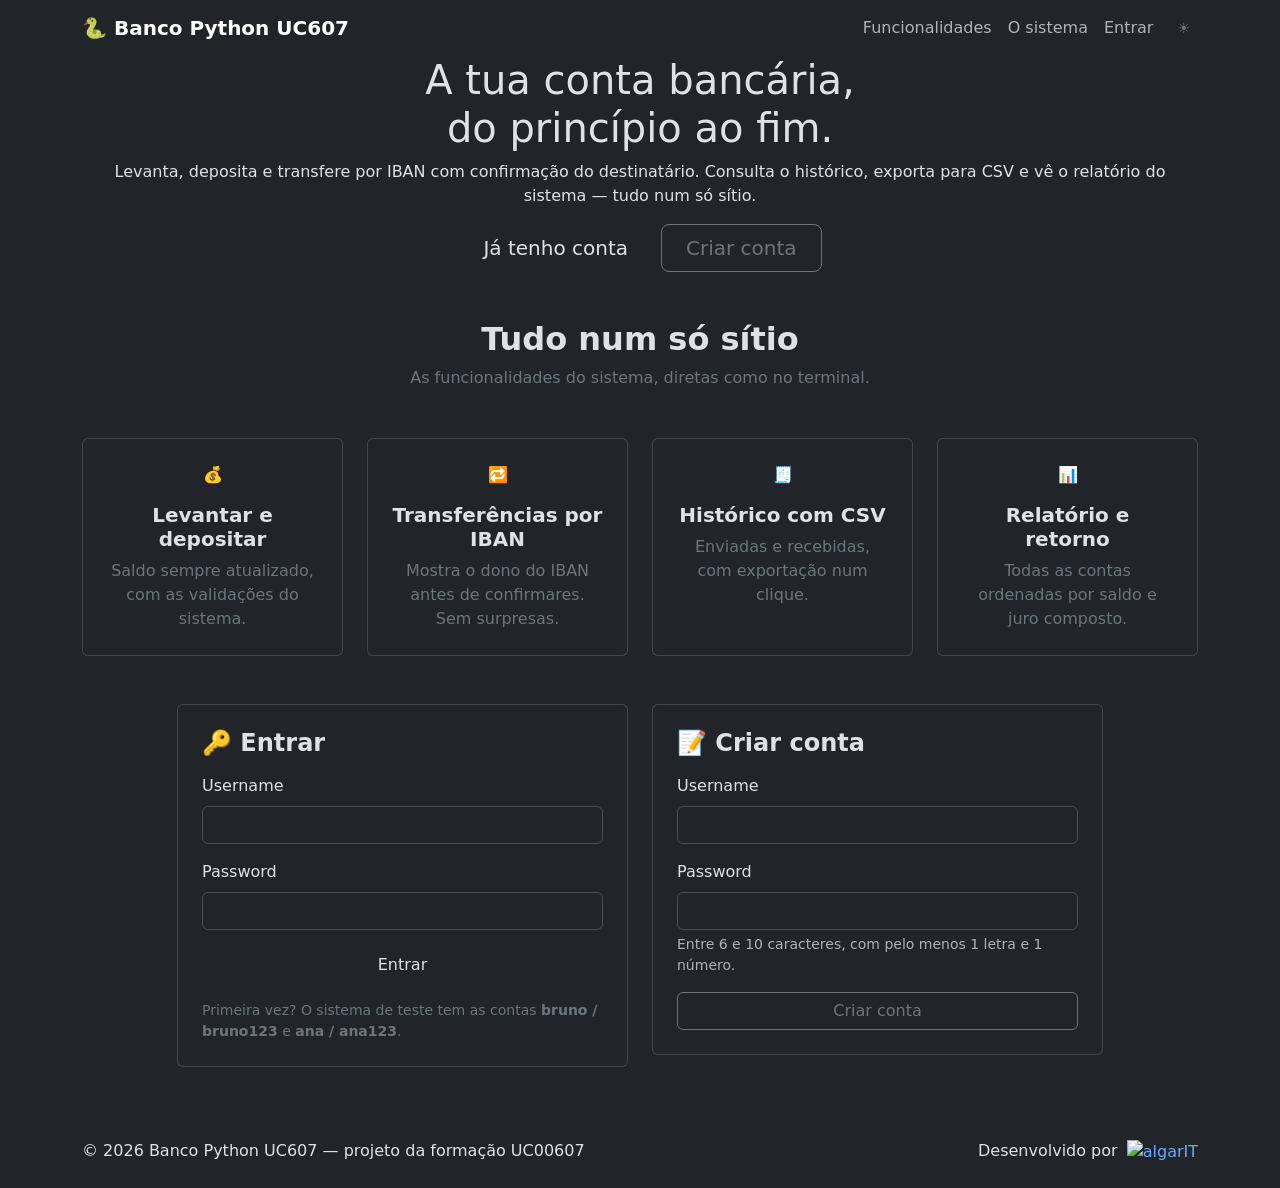
==== web/html/index.html @ 8fd4ee76 "Projeto do sistema de transferencias bancarias da formacao UC00607 Versao de terminal e versao web a" ====
<!DOCTYPE html>
<html lang="pt" data-bs-theme="dark">
<head>
    <meta charset="UTF-8">
    <meta name="viewport" content="width=device-width, initial-scale=1.0">
    <title>Banco Python UC607</title>
    <link href="https://cdn.jsdelivr.net/npm/bootstrap@5.3.3/dist/css/bootstrap.min.css" rel="stylesheet">
    <link href="/css/estilo.css" rel="stylesheet">
</head>
<body>

<!--navegação-->
<nav class="navbar navbar-expand-lg sticky-top navbar-banco">
    <div class="container">
        <a class="navbar-brand fw-bold" href="/">
            <span class="text-brand">🐍</span> Banco Python <span class="text-brand">UC607</span>
        </a>
        <button class="navbar-toggler border-0" type="button" data-bs-toggle="collapse" data-bs-target="#menuNav">
            <span class="navbar-toggler-icon"></span>
        </button>
        <div class="collapse navbar-collapse" id="menuNav">
            <ul class="navbar-nav ms-auto align-items-lg-center">
                <li class="nav-item"><a class="nav-link" href="#funcionalidades">Funcionalidades</a></li>
                <li class="nav-item"><a class="nav-link" href="/sistema">O sistema</a></li>
                <li class="nav-item"><a class="nav-link" href="#entrar">Entrar</a></li>
                <li class="nav-item ms-lg-2">
                    <button id="botaoTema" class="btn btn-sm btn-outline-secondary border-0" title="Trocar tema">☀️</button>
                </li>
            </ul>
        </div>
    </div>
</nav>

<!--hero-->
<header class="hero text-center container">
    <h1>A tua conta bancária,<br><span class="text-brand">do princípio ao fim.</span></h1>
    <p class="subtitulo">
        Levanta, deposita e transfere por IBAN com confirmação do destinatário.
        Consulta o histórico, exporta para CSV e vê o relatório do sistema — tudo num só sítio.
    </p>
    <div class="d-flex gap-2 justify-content-center flex-wrap">
        <a href="#entrar" class="btn btn-brand btn-lg px-4">Já tenho conta</a>
        <a href="#registar" class="btn btn-outline-secondary btn-lg px-4">Criar conta</a>
    </div>
</header>

<!--funcionalidades-->
<section id="funcionalidades" class="container py-5">
    <h2 class="text-center fw-bold mb-2">Tudo num só sítio</h2>
    <p class="text-center text-secondary mb-5">As funcionalidades do sistema, diretas como no terminal.</p>
    <div class="row g-4">
        <div class="col-md-6 col-lg-3">
            <div class="card card-banco h-100 p-4 text-center">
                <div class="emoji">💰</div>
                <h5 class="fw-bold mt-3">Levantar e depositar</h5>
                <p class="text-secondary mb-0">Saldo sempre atualizado, com as validações do sistema.</p>
            </div>
        </div>
        <div class="col-md-6 col-lg-3">
            <div class="card card-banco h-100 p-4 text-center">
                <div class="emoji">🔁</div>
                <h5 class="fw-bold mt-3">Transferências por IBAN</h5>
                <p class="text-secondary mb-0">Mostra o dono do IBAN antes de confirmares. Sem surpresas.</p>
            </div>
        </div>
        <div class="col-md-6 col-lg-3">
            <div class="card card-banco h-100 p-4 text-center">
                <div class="emoji">🧾</div>
                <h5 class="fw-bold mt-3">Histórico com CSV</h5>
                <p class="text-secondary mb-0">Enviadas e recebidas, com exportação num clique.</p>
            </div>
        </div>
        <div class="col-md-6 col-lg-3">
            <div class="card card-banco h-100 p-4 text-center">
                <div class="emoji">📊</div>
                <h5 class="fw-bold mt-3">Relatório e retorno</h5>
                <p class="text-secondary mb-0">Todas as contas ordenadas por saldo e juro composto.</p>
            </div>
        </div>
    </div>
</section>

<!--entrar e criar conta-->
<section class="container pb-5">
    <div class="row g-4 justify-content-center">
        <div class="col-md-5" id="entrar">
            <div class="card card-banco p-4">
                <h4 class="fw-bold mb-3">🔑 Entrar</h4>
                <div id="mensagemEntrar" class="alert alert-danger py-2 d-none"></div>
                <form id="formEntrar">
                    <div class="mb-3">
                        <label class="form-label">Username</label>
                        <input type="text" id="entrarUsername" class="form-control" required>
                    </div>
                    <div class="mb-3">
                        <label class="form-label">Password</label>
                        <input type="password" id="entrarPassword" class="form-control" required>
                    </div>
                    <button type="submit" class="btn btn-brand w-100">Entrar</button>
                </form>
                <p class="text-secondary small mb-0 mt-3">Primeira vez? O sistema de teste tem as contas
                    <strong>bruno / bruno123</strong> e <strong>ana / ana123</strong>.</p>
            </div>
        </div>
        <div class="col-md-5" id="registar">
            <div class="card card-banco p-4">
                <h4 class="fw-bold mb-3">📝 Criar conta</h4>
                <div id="mensagemRegistar" class="alert alert-danger py-2 d-none"></div>
                <form id="formRegistar">
                    <div class="mb-3">
                        <label class="form-label">Username</label>
                        <input type="text" id="registarUsername" class="form-control" required>
                    </div>
                    <div class="mb-3">
                        <label class="form-label">Password</label>
                        <input type="password" id="registarPassword" class="form-control" required>
                        <div class="form-text">Entre 6 e 10 caracteres, com pelo menos 1 letra e 1 número.</div>
                    </div>
                    <button type="submit" class="btn btn-outline-secondary w-100">Criar conta</button>
                </form>
            </div>
        </div>
    </div>
</section>

<!--footer-->
<footer class="footer-banco py-4 mt-auto">
    <div class="container d-flex flex-column flex-md-row justify-content-between align-items-center gap-2">
        <div>© 2026 Banco Python UC607 — projeto da formação UC00607</div>
        <div>
            Desenvolvido por
            <a href="https://algarit.pt" target="_blank" class="text-decoration-none">
                <img src="/algarit-assets/logo.png" alt="algarIT" class="ms-1">
            </a>
        </div>
    </div>
</footer>

<script src="https://cdn.jsdelivr.net/npm/bootstrap@5.3.3/dist/js/bootstrap.bundle.min.js"></script>
<script src="/js/tema.js"></script>
<script src="/js/app.js"></script>
</body>
</html>
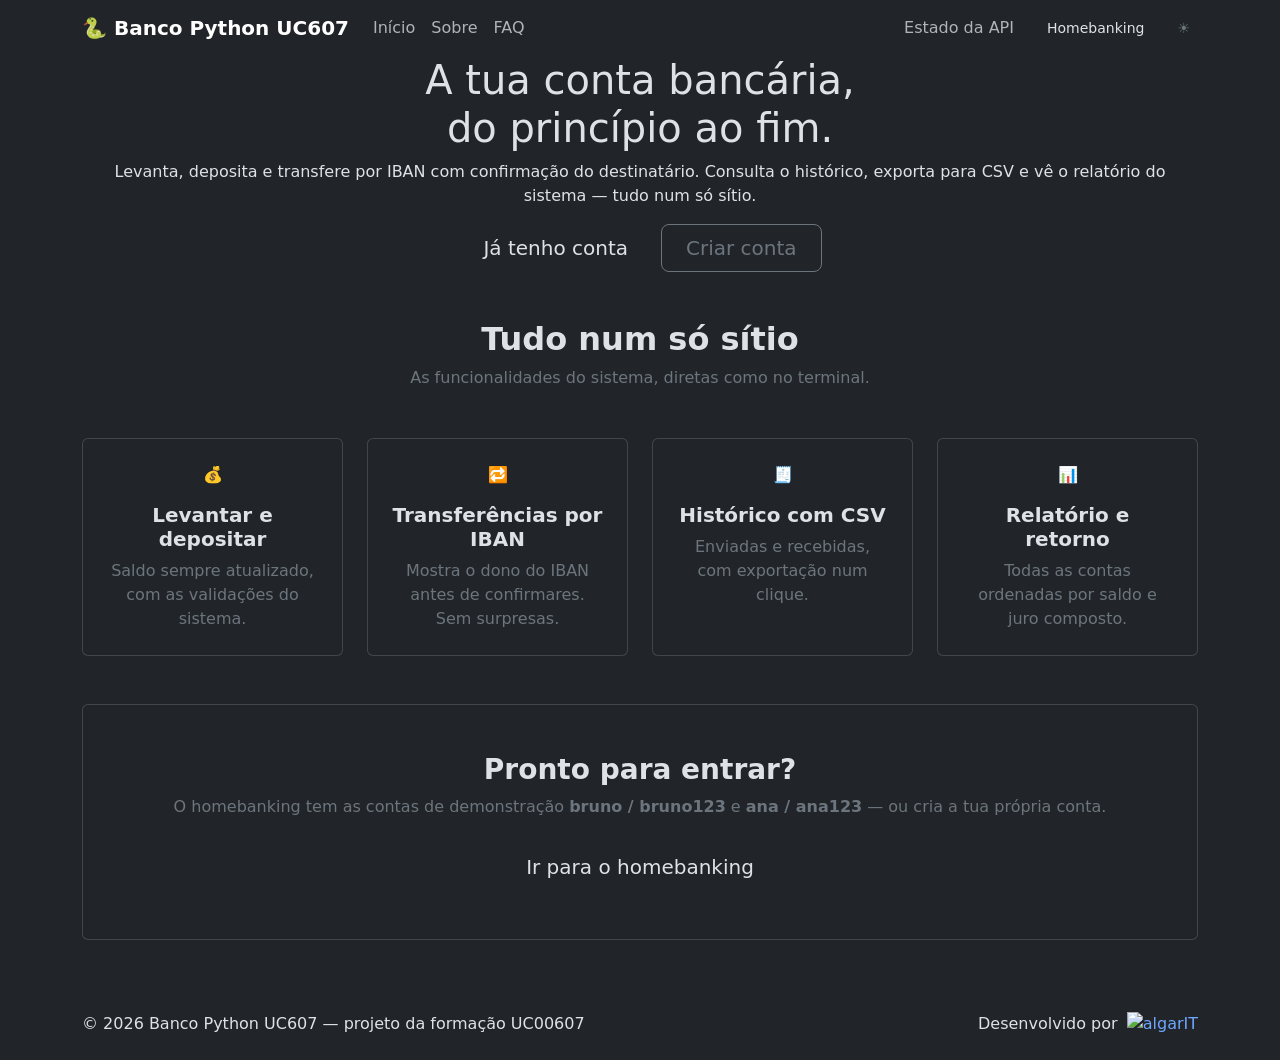
==== commit 288a6cca: "Site com menu estilo taskflow: Inicio, Sobre e FAQ de um lado, Homebanking e Estado da API do outro " ====
--- a/web/html/index.html
+++ b/web/html/index.html
@@ -19,11 +19,15 @@
             <span class="navbar-toggler-icon"></span>
         </button>
         <div class="collapse navbar-collapse" id="menuNav">
-            <ul class="navbar-nav ms-auto align-items-lg-center">
-                <li class="nav-item"><a class="nav-link" href="#funcionalidades">Funcionalidades</a></li>
-                <li class="nav-item"><a class="nav-link" href="/sistema">O sistema</a></li>
-                <li class="nav-item"><a class="nav-link" href="#entrar">Entrar</a></li>
-                <li class="nav-item ms-lg-2">
+            <ul class="navbar-nav me-auto align-items-lg-center">
+                <li class="nav-item"><a class="nav-link" href="/">Início</a></li>
+                <li class="nav-item"><a class="nav-link" href="/sobre">Sobre</a></li>
+                <li class="nav-item"><a class="nav-link" href="/faq">FAQ</a></li>
+            </ul>
+            <ul class="navbar-nav ms-auto align-items-lg-center gap-lg-2">
+                <li class="nav-item"><a class="nav-link" href="/estado">Estado da API</a></li>
+                <li class="nav-item"><a class="btn btn-sm btn-brand px-3" href="/homebanking">Homebanking</a></li>
+                <li class="nav-item">
                     <button id="botaoTema" class="btn btn-sm btn-outline-secondary border-0" title="Trocar tema">☀️</button>
                 </li>
             </ul>
@@ -39,8 +43,8 @@
         Consulta o histórico, exporta para CSV e vê o relatório do sistema — tudo num só sítio.
     </p>
     <div class="d-flex gap-2 justify-content-center flex-wrap">
-        <a href="#entrar" class="btn btn-brand btn-lg px-4">Já tenho conta</a>
-        <a href="#registar" class="btn btn-outline-secondary btn-lg px-4">Criar conta</a>
+        <a href="/homebanking#entrar" class="btn btn-brand btn-lg px-4">Já tenho conta</a>
+        <a href="/homebanking#registar" class="btn btn-outline-secondary btn-lg px-4">Criar conta</a>
     </div>
 </header>
 
@@ -80,46 +84,15 @@
     </div>
 </section>
 
-<!--entrar e criar conta-->
+<!--convite ao homebanking-->
 <section class="container pb-5">
-    <div class="row g-4 justify-content-center">
-        <div class="col-md-5" id="entrar">
-            <div class="card card-banco p-4">
-                <h4 class="fw-bold mb-3">🔑 Entrar</h4>
-                <div id="mensagemEntrar" class="alert alert-danger py-2 d-none"></div>
-                <form id="formEntrar">
-                    <div class="mb-3">
-                        <label class="form-label">Username</label>
-                        <input type="text" id="entrarUsername" class="form-control" required>
-                    </div>
-                    <div class="mb-3">
-                        <label class="form-label">Password</label>
-                        <input type="password" id="entrarPassword" class="form-control" required>
-                    </div>
-                    <button type="submit" class="btn btn-brand w-100">Entrar</button>
-                </form>
-                <p class="text-secondary small mb-0 mt-3">Primeira vez? O sistema de teste tem as contas
-                    <strong>bruno / bruno123</strong> e <strong>ana / ana123</strong>.</p>
-            </div>
-        </div>
-        <div class="col-md-5" id="registar">
-            <div class="card card-banco p-4">
-                <h4 class="fw-bold mb-3">📝 Criar conta</h4>
-                <div id="mensagemRegistar" class="alert alert-danger py-2 d-none"></div>
-                <form id="formRegistar">
-                    <div class="mb-3">
-                        <label class="form-label">Username</label>
-                        <input type="text" id="registarUsername" class="form-control" required>
-                    </div>
-                    <div class="mb-3">
-                        <label class="form-label">Password</label>
-                        <input type="password" id="registarPassword" class="form-control" required>
-                        <div class="form-text">Entre 6 e 10 caracteres, com pelo menos 1 letra e 1 número.</div>
-                    </div>
-                    <button type="submit" class="btn btn-outline-secondary w-100">Criar conta</button>
-                </form>
-            </div>
-        </div>
+    <div class="card card-banco p-5 text-center">
+        <h3 class="fw-bold">Pronto para entrar?</h3>
+        <p class="text-secondary mb-4">
+            O homebanking tem as contas de demonstração <strong>bruno / bruno123</strong> e
+            <strong>ana / ana123</strong> — ou cria a tua própria conta.
+        </p>
+        <a href="/homebanking" class="btn btn-brand btn-lg px-5">Ir para o homebanking</a>
     </div>
 </section>
 
@@ -138,6 +111,5 @@
 
 <script src="https://cdn.jsdelivr.net/npm/bootstrap@5.3.3/dist/js/bootstrap.bundle.min.js"></script>
 <script src="/js/tema.js"></script>
-<script src="/js/app.js"></script>
 </body>
 </html>
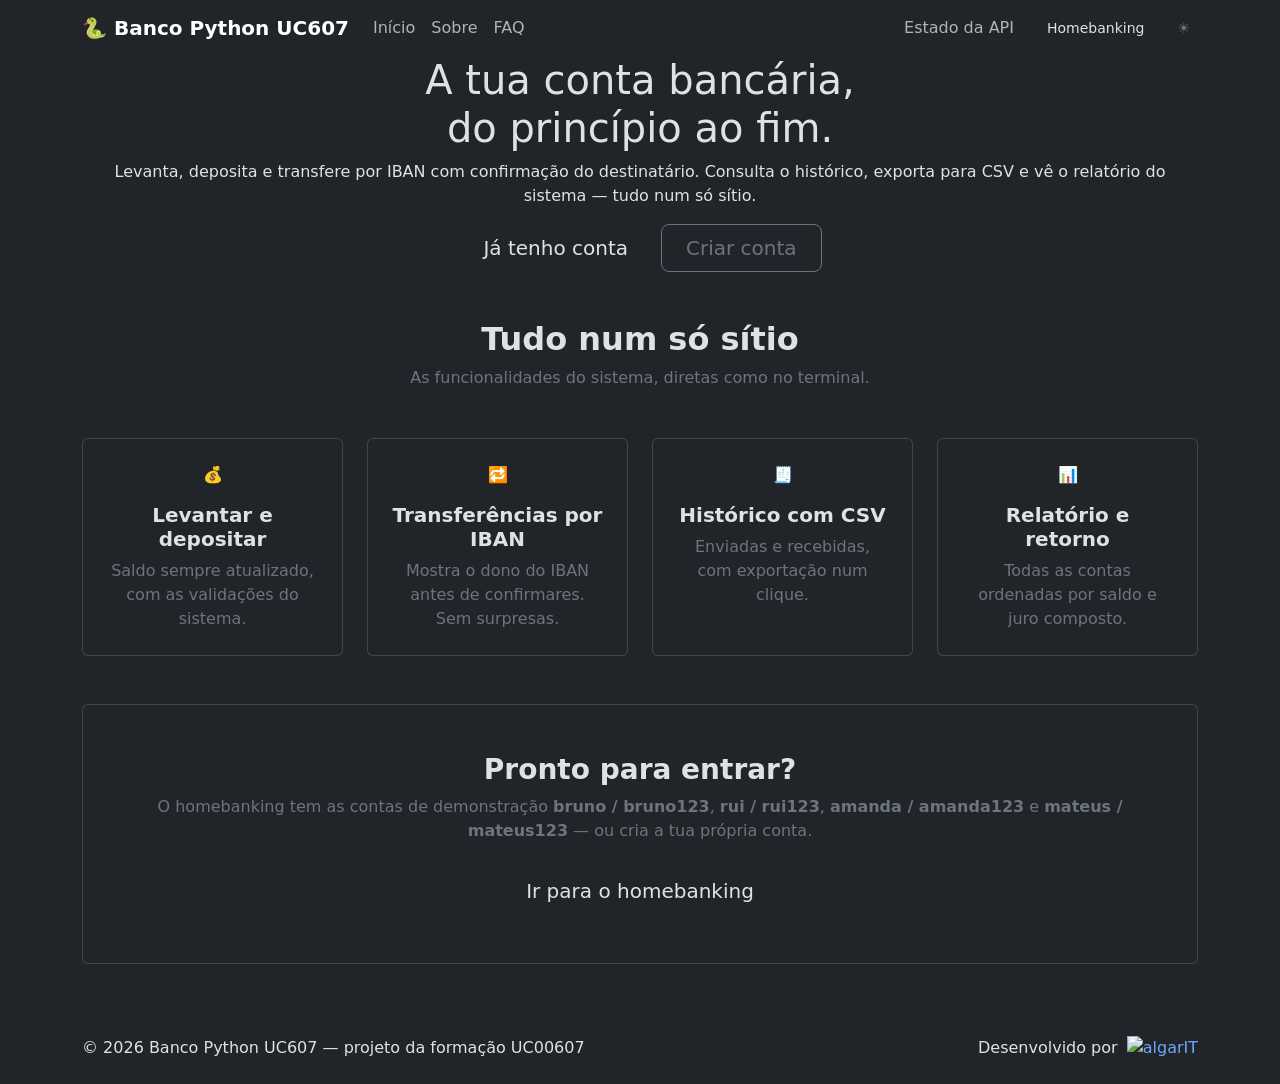
==== commit f1fbe6bf: "Contas de demonstracao: bruno, rui, amanda e mateus (a ana saiu)" ====
--- a/web/html/index.html
+++ b/web/html/index.html
@@ -6,6 +6,9 @@
     <title>Banco Python UC607</title>
     <link href="https://cdn.jsdelivr.net/npm/bootstrap@5.3.3/dist/css/bootstrap.min.css" rel="stylesheet">
     <link href="/css/estilo.css" rel="stylesheet">
+    <link rel="manifest" href="/manifest.json">
+    <meta name="theme-color" content="#7c5cff">
+    <link rel="apple-touch-icon" href="/icons/icon-192.png">
 </head>
 <body>
 
@@ -89,8 +92,9 @@
     <div class="card card-banco p-5 text-center">
         <h3 class="fw-bold">Pronto para entrar?</h3>
         <p class="text-secondary mb-4">
-            O homebanking tem as contas de demonstração <strong>bruno / bruno123</strong> e
-            <strong>ana / ana123</strong> — ou cria a tua própria conta.
+            O homebanking tem as contas de demonstração <strong>bruno / bruno123</strong>,
+            <strong>rui / rui123</strong>, <strong>amanda / amanda123</strong> e
+            <strong>mateus / mateus123</strong> — ou cria a tua própria conta.
         </p>
         <a href="/homebanking" class="btn btn-brand btn-lg px-5">Ir para o homebanking</a>
     </div>
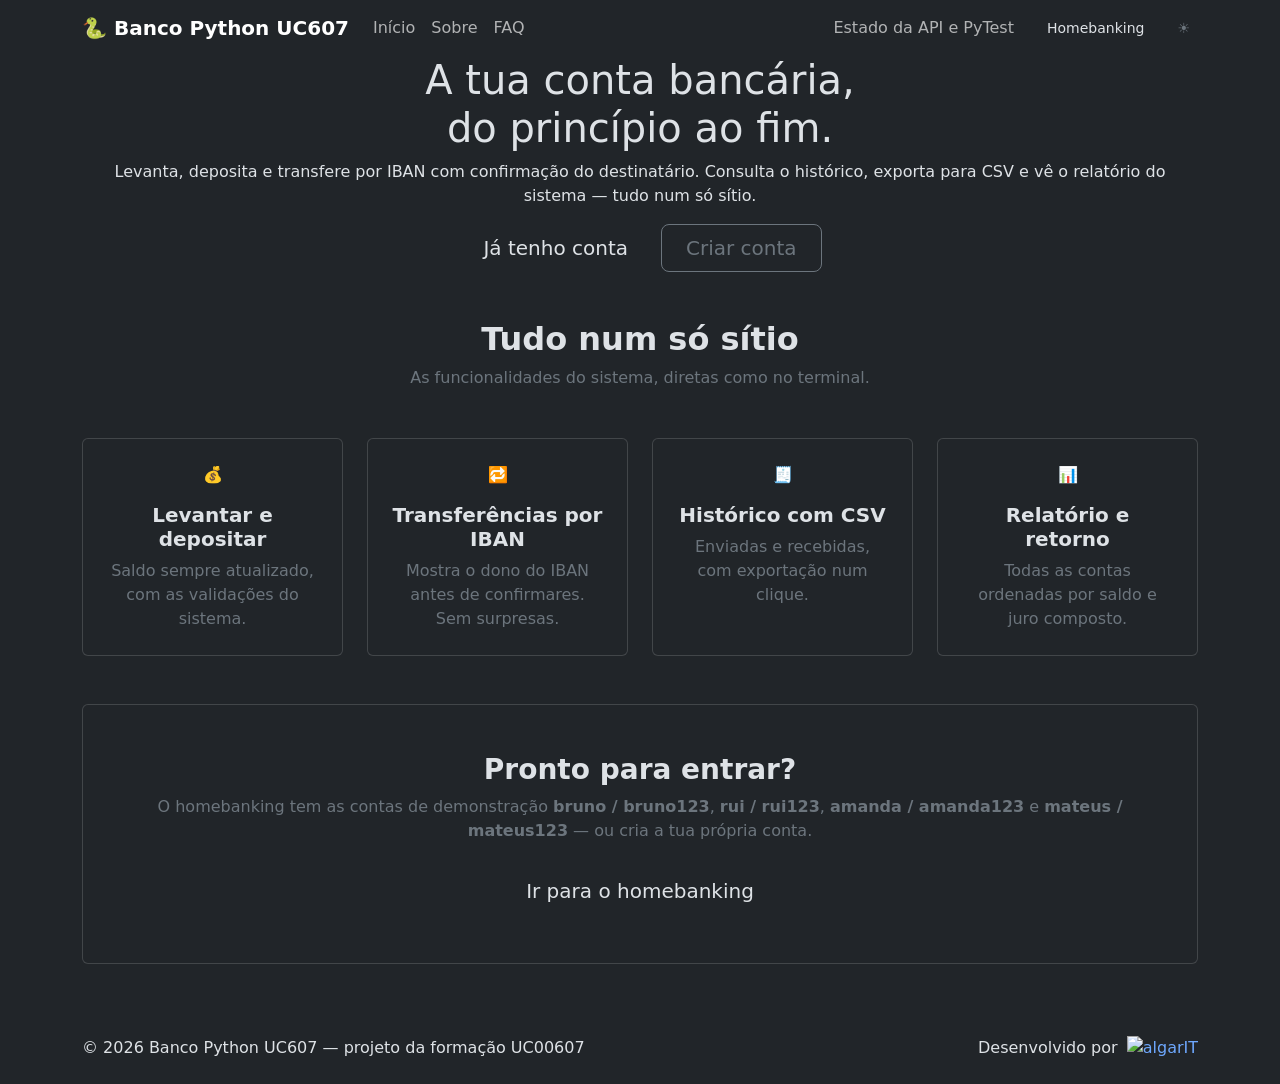
==== commit 7cce7d28: "Site: pagina passa a Estado da API e PyTest (refere os testes e o pytest)" ====
--- a/web/html/index.html
+++ b/web/html/index.html
@@ -28,7 +28,7 @@
                 <li class="nav-item"><a class="nav-link" href="/faq">FAQ</a></li>
             </ul>
             <ul class="navbar-nav ms-auto align-items-lg-center gap-lg-2">
-                <li class="nav-item"><a class="nav-link" href="/estado">Estado da API</a></li>
+                <li class="nav-item"><a class="nav-link" href="/estado">Estado da API e PyTest</a></li>
                 <li class="nav-item"><a class="btn btn-sm btn-brand px-3" href="/homebanking">Homebanking</a></li>
                 <li class="nav-item">
                     <button id="botaoTema" class="btn btn-sm btn-outline-secondary border-0" title="Trocar tema">☀️</button>
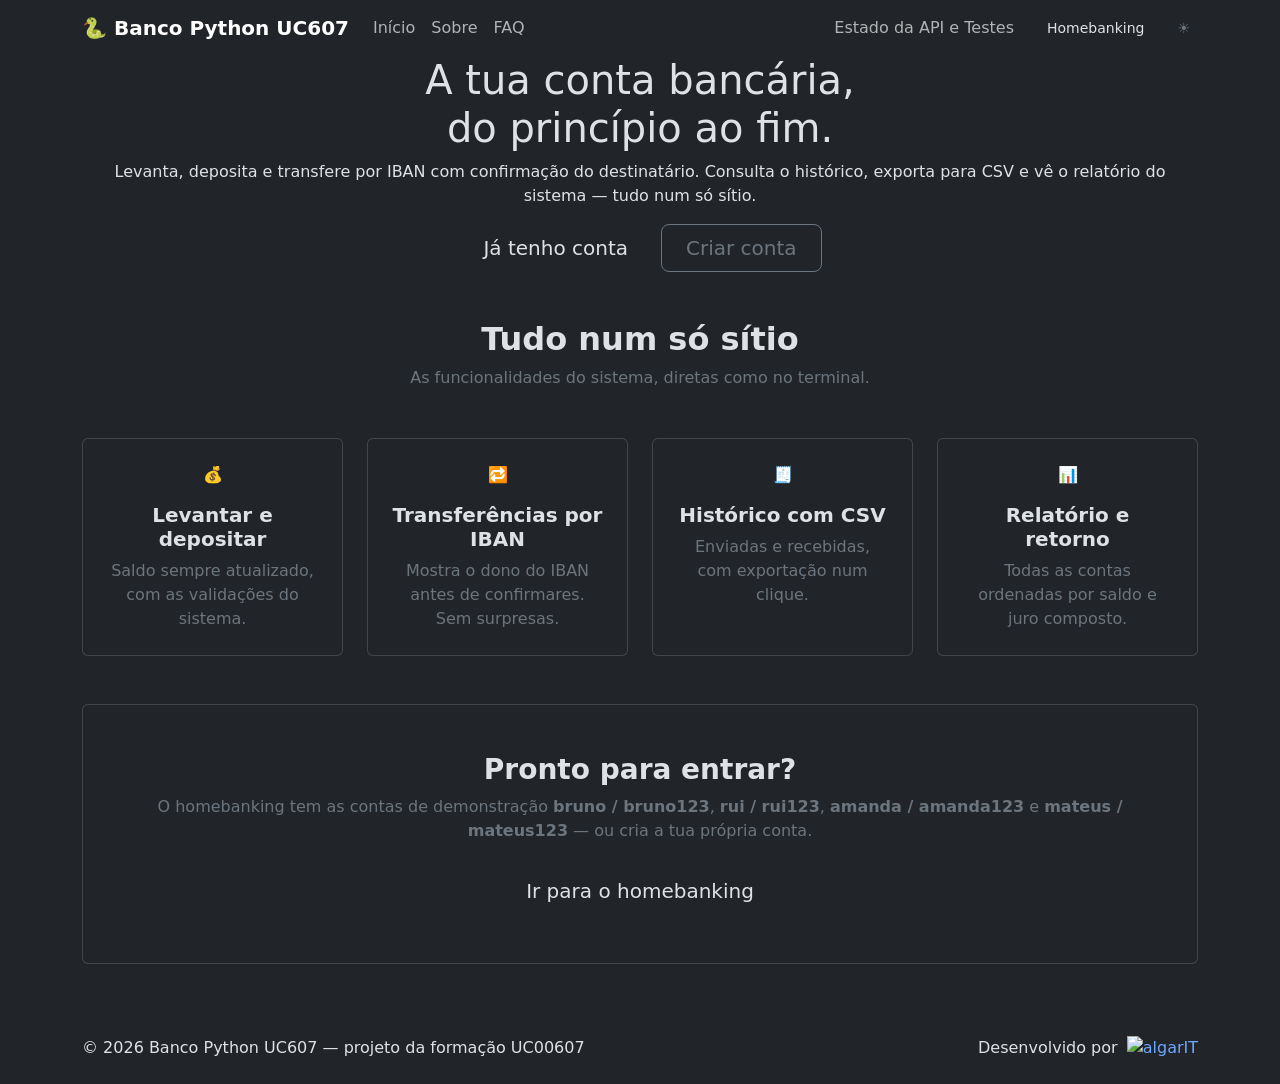
==== commit 620b3b3d: "Site: menu passa a Estado da API e Testes (unittest e pytest ficam dentro da pagina)" ====
--- a/web/html/index.html
+++ b/web/html/index.html
@@ -28,7 +28,7 @@
                 <li class="nav-item"><a class="nav-link" href="/faq">FAQ</a></li>
             </ul>
             <ul class="navbar-nav ms-auto align-items-lg-center gap-lg-2">
-                <li class="nav-item"><a class="nav-link" href="/estado">Estado da API e PyTest</a></li>
+                <li class="nav-item"><a class="nav-link" href="/estado">Estado da API e Testes</a></li>
                 <li class="nav-item"><a class="btn btn-sm btn-brand px-3" href="/homebanking">Homebanking</a></li>
                 <li class="nav-item">
                     <button id="botaoTema" class="btn btn-sm btn-outline-secondary border-0" title="Trocar tema">☀️</button>
